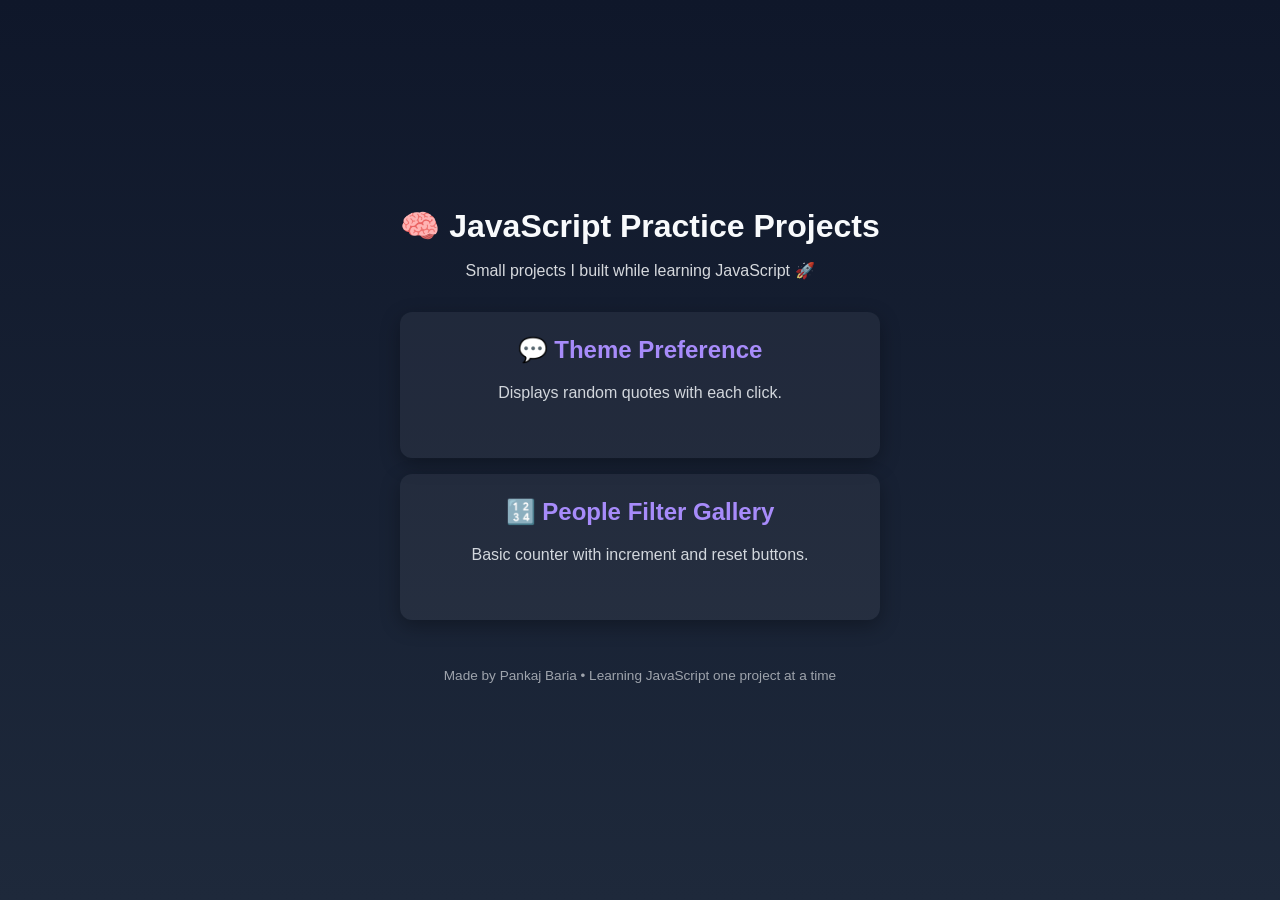
==== index.html @ c99dd30a "page is set-up for live" ====
<!DOCTYPE html>
<html lang="en">
  <head>
    <meta charset="UTF-8" />
    <meta name="viewport" content="width=device-width, initial-scale=1.0" />
    <title>JS Practice Projects</title>
    <link rel="stylesheet" href="style.css" />
  </head>
  <body>
    <main class="container">
      <h1>🧠 JavaScript Practice Projects</h1>
      <p>Small projects I built while learning JavaScript 🚀</p>

      <section class="projects">
        <!-- Each link points to a subfolder -->
        <!-- <a href="01.Responsive-registration-form/" class="card">
          <h2>📝 Responsive Registration Form</h2>
          <p>A simple to-do list with add and delete features.</p>
        </a> -->

        <a href="02.Theme-Preference/" class="card">
          <h2>💬 Theme Preference</h2>
          <p>Displays random quotes with each click.</p>
        </a>

        <a href="03.People-Filter-Gallery/" class="card">
          <h2>🔢 People Filter Gallery</h2>
          <p>Basic counter with increment and reset buttons.</p>
        </a>

        <!-- Add more projects as you build -->
      </section>

      <footer>
        <p>Made by Pankaj Baria • Learning JavaScript one project at a time</p>
      </footer>
    </main>
  </body>
</html>
---- style.css ----
/* Dashboard Styling */
body {
  margin: 0;
  font-family: "Poppins", sans-serif;
  background: linear-gradient(180deg, #0f172a, #1e293b);
  color: #f8fafc;
  min-height: 100vh;
  display: flex;
  align-items: center;
  justify-content: center;
}

.container {
  max-width: 900px;
  padding: 2rem;
  text-align: center;
}

h1 {
  font-size: 2rem;
  margin-bottom: 0.5rem;
}

p {
  opacity: 0.85;
  margin-bottom: 2rem;
}

.projects {
  display: grid;
  grid-template-columns: repeat(auto-fill, minmax(260px, 1fr));
  gap: 1rem;
}

.card {
  background: rgba(255, 255, 255, 0.05);
  border-radius: 12px;
  padding: 1.5rem;
  text-decoration: none;
  color: #f1f5f9;
  box-shadow: 0 6px 20px rgba(0, 0, 0, 0.3);
  transition: transform 0.25s ease, background 0.3s;
}

.card:hover {
  background: rgba(255, 255, 255, 0.08);
  transform: translateY(-5px);
}

.card h2 {
  margin-top: 0;
  color: #a78bfa;
}

footer {
  margin-top: 3rem;
  font-size: 0.85rem;
  opacity: 0.7;
}
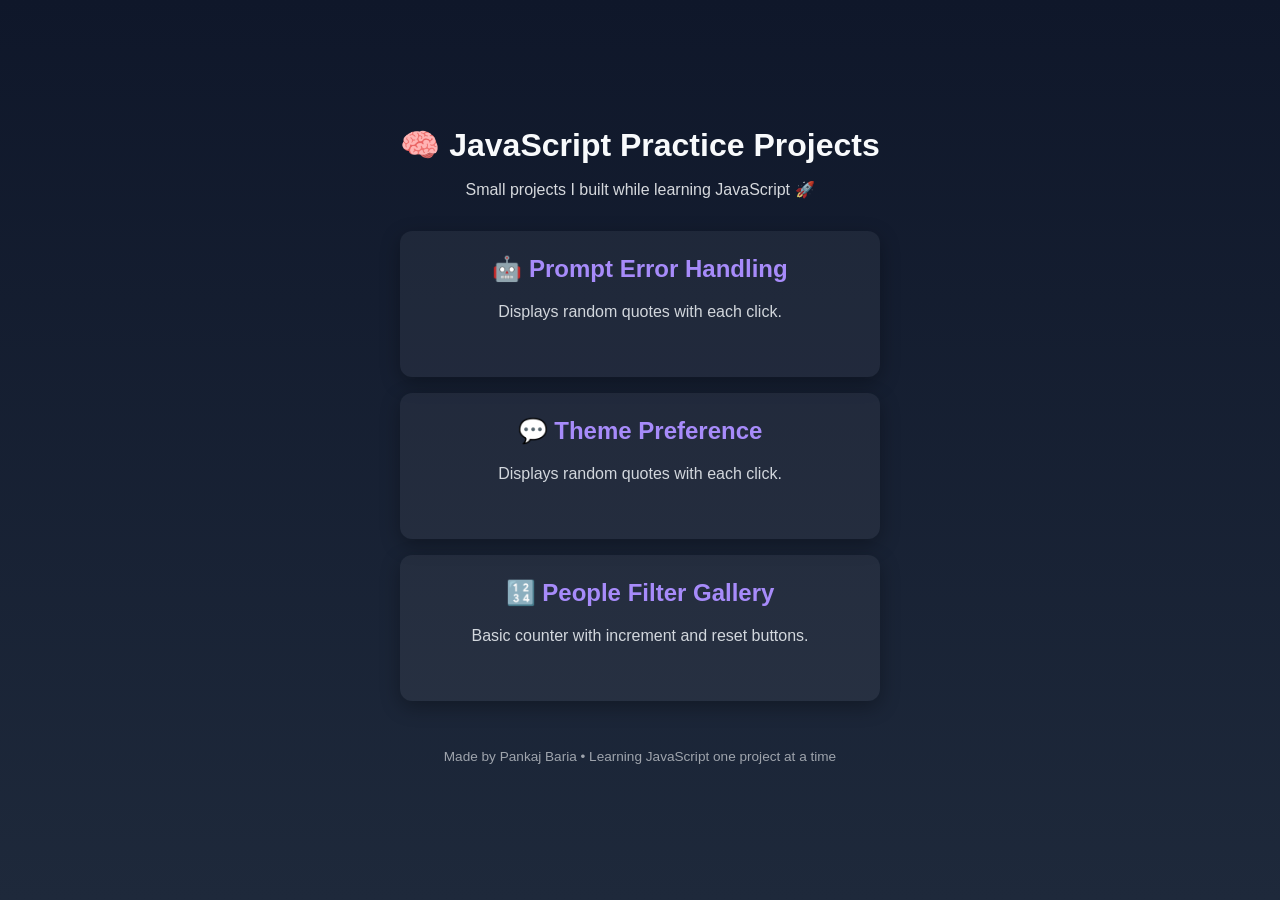
==== commit bd5f86e4: "link added for pr-01" ====
--- a/index.html
+++ b/index.html
@@ -17,6 +17,10 @@
           <h2>📝 Responsive Registration Form</h2>
           <p>A simple to-do list with add and delete features.</p>
         </a> -->
+        <a href="01.Prompt-Error-Handling/" class="card">
+          <h2>🤖 Prompt Error Handling</h2>
+          <p>Displays random quotes with each click.</p>
+        </a>
 
         <a href="02.Theme-Preference/" class="card">
           <h2>💬 Theme Preference</h2>
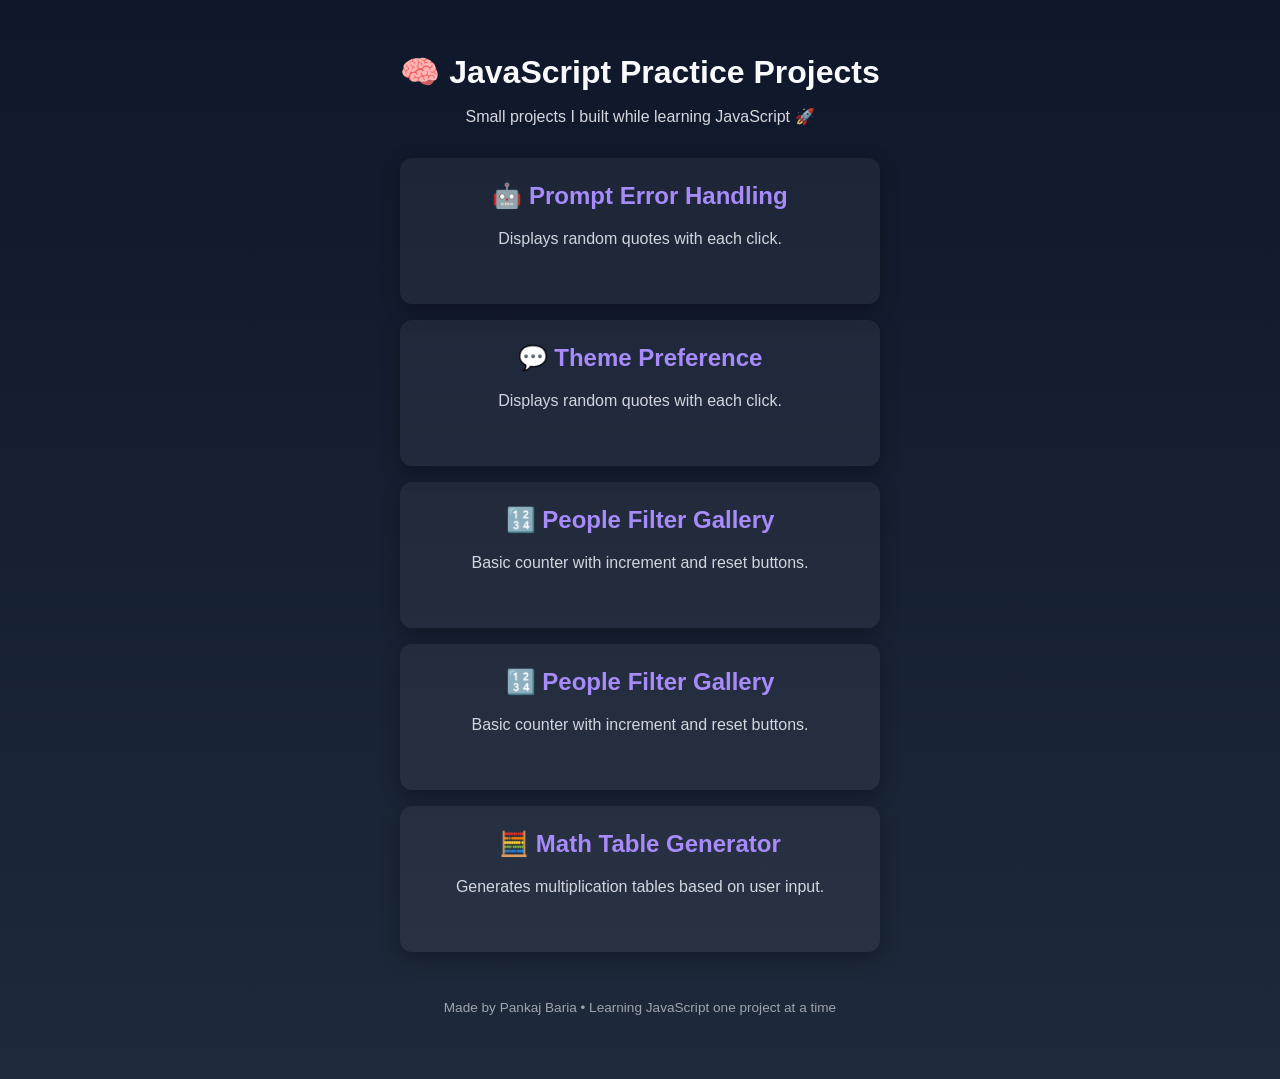
==== commit 2d6b396e: "added pr-04" ====
--- a/index.html
+++ b/index.html
@@ -32,6 +32,14 @@
           <p>Basic counter with increment and reset buttons.</p>
         </a>
 
+        <a href="03.People-Filter-Gallery/" class="card">
+          <h2>🔢 People Filter Gallery</h2>
+          <p>Basic counter with increment and reset buttons.</p>
+        </a>
+        <a href="04.Math-Table-Generator/" class="card">
+          <h2>🧮 Math Table Generator</h2>
+          <p>Generates multiplication tables based on user input.</p>
+        </a>
         <!-- Add more projects as you build -->
       </section>
 
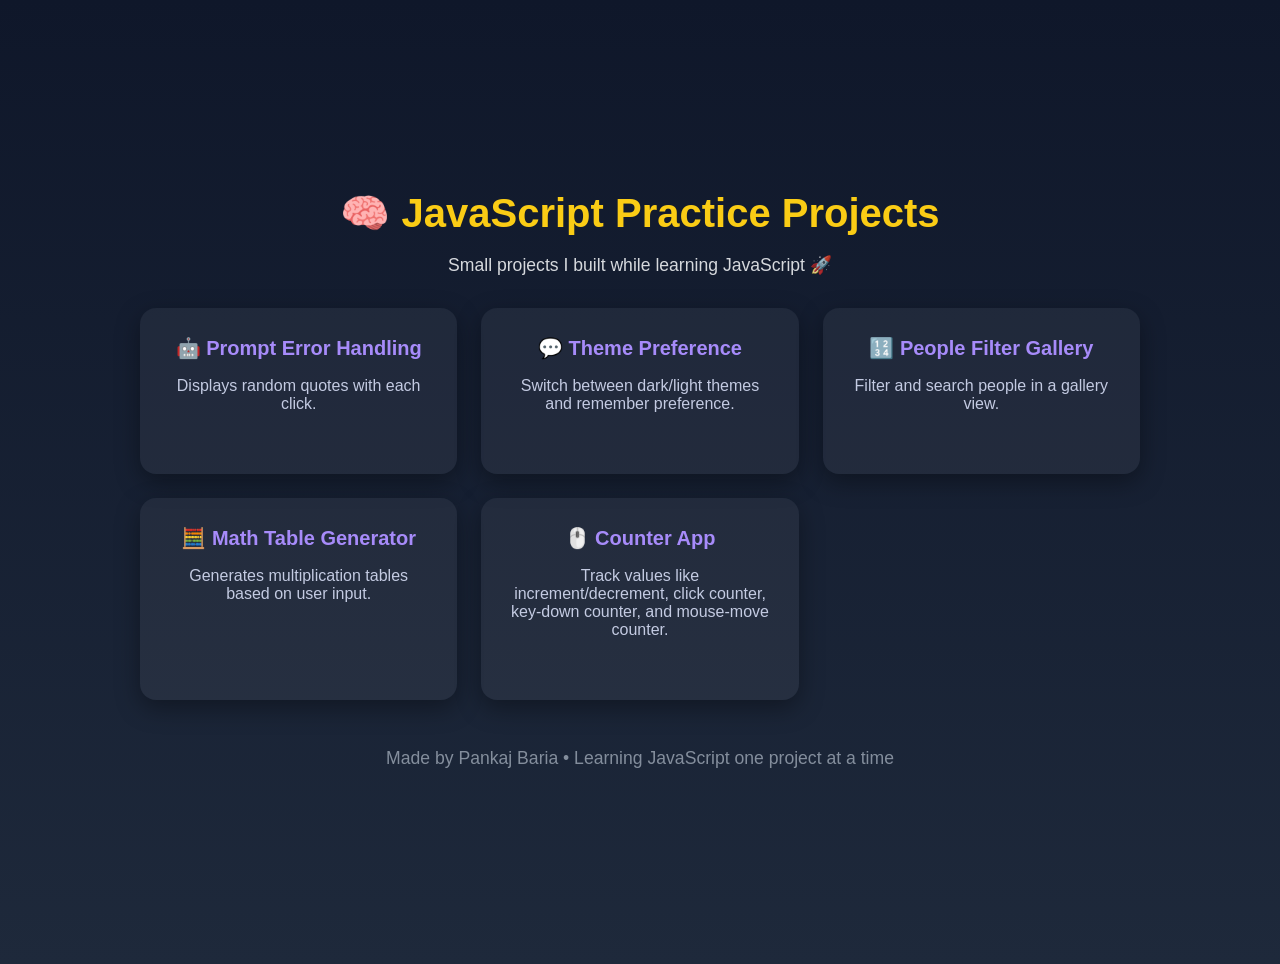
==== commit 8c70121b: "PR-05 complate" ====
--- a/index.html
+++ b/index.html
@@ -12,11 +12,6 @@
       <p>Small projects I built while learning JavaScript 🚀</p>
 
       <section class="projects">
-        <!-- Each link points to a subfolder -->
-        <!-- <a href="01.Responsive-registration-form/" class="card">
-          <h2>📝 Responsive Registration Form</h2>
-          <p>A simple to-do list with add and delete features.</p>
-        </a> -->
         <a href="01.Prompt-Error-Handling/" class="card">
           <h2>🤖 Prompt Error Handling</h2>
           <p>Displays random quotes with each click.</p>
@@ -24,23 +19,26 @@
 
         <a href="02.Theme-Preference/" class="card">
           <h2>💬 Theme Preference</h2>
-          <p>Displays random quotes with each click.</p>
+          <p>Switch between dark/light themes and remember preference.</p>
         </a>
 
         <a href="03.People-Filter-Gallery/" class="card">
           <h2>🔢 People Filter Gallery</h2>
-          <p>Basic counter with increment and reset buttons.</p>
+          <p>Filter and search people in a gallery view.</p>
         </a>
 
-        <a href="03.People-Filter-Gallery/" class="card">
-          <h2>🔢 People Filter Gallery</h2>
-          <p>Basic counter with increment and reset buttons.</p>
-        </a>
         <a href="04.Math-Table-Generator/" class="card">
           <h2>🧮 Math Table Generator</h2>
           <p>Generates multiplication tables based on user input.</p>
         </a>
-        <!-- Add more projects as you build -->
+
+        <a href="05.Counter/" class="card">
+          <h2>🖱️ Counter App</h2>
+          <p>
+            Track values like increment/decrement, click counter, key-down
+            counter, and mouse-move counter.
+          </p>
+        </a>
       </section>
 
       <footer>
--- a/style.css
+++ b/style.css
@@ -1,4 +1,4 @@
-/* Dashboard Styling */
+/* Base Styles */
 body {
   margin: 0;
   font-family: "Poppins", sans-serif;
@@ -8,52 +8,83 @@
   display: flex;
   align-items: center;
   justify-content: center;
+  padding: 2rem;
 }
 
 .container {
-  max-width: 900px;
+  max-width: 1000px;
+  width: 100%;
   padding: 2rem;
   text-align: center;
 }
 
 h1 {
-  font-size: 2rem;
+  font-size: 2.5rem;
   margin-bottom: 0.5rem;
+  color: #facc15; /* brighter yellow */
 }
 
 p {
   opacity: 0.85;
   margin-bottom: 2rem;
+  font-size: 1.1rem;
 }
 
+/* Projects Grid */
 .projects {
   display: grid;
-  grid-template-columns: repeat(auto-fill, minmax(260px, 1fr));
-  gap: 1rem;
+  grid-template-columns: repeat(auto-fill, minmax(280px, 1fr));
+  gap: 1.5rem;
 }
 
+/* Project Card */
 .card {
   background: rgba(255, 255, 255, 0.05);
-  border-radius: 12px;
-  padding: 1.5rem;
+  border-radius: 16px;
+  padding: 1.8rem;
   text-decoration: none;
   color: #f1f5f9;
-  box-shadow: 0 6px 20px rgba(0, 0, 0, 0.3);
-  transition: transform 0.25s ease, background 0.3s;
+  box-shadow: 0 8px 24px rgba(0, 0, 0, 0.35);
+  transition: transform 0.25s ease, background 0.3s, box-shadow 0.3s;
 }
 
 .card:hover {
   background: rgba(255, 255, 255, 0.08);
-  transform: translateY(-5px);
+  transform: translateY(-8px) scale(1.02);
+  box-shadow: 0 12px 30px rgba(0, 0, 0, 0.45);
 }
 
 .card h2 {
   margin-top: 0;
-  color: #a78bfa;
+  color: #a78bfa; /* soft purple */
+  font-size: 1.25rem;
 }
 
+.card p {
+  margin-top: 0.5rem;
+  font-size: 1rem;
+  color: #e0e7ff; /* light lavender */
+}
+
+/* Footer */
 footer {
   margin-top: 3rem;
   font-size: 0.85rem;
   opacity: 0.7;
+  color: #cbd5e1;
 }
+
+/* Responsive */
+@media (max-width: 600px) {
+  h1 {
+    font-size: 2rem;
+  }
+
+  .card {
+    padding: 1.2rem;
+  }
+
+  .projects {
+    gap: 1rem;
+  }
+}
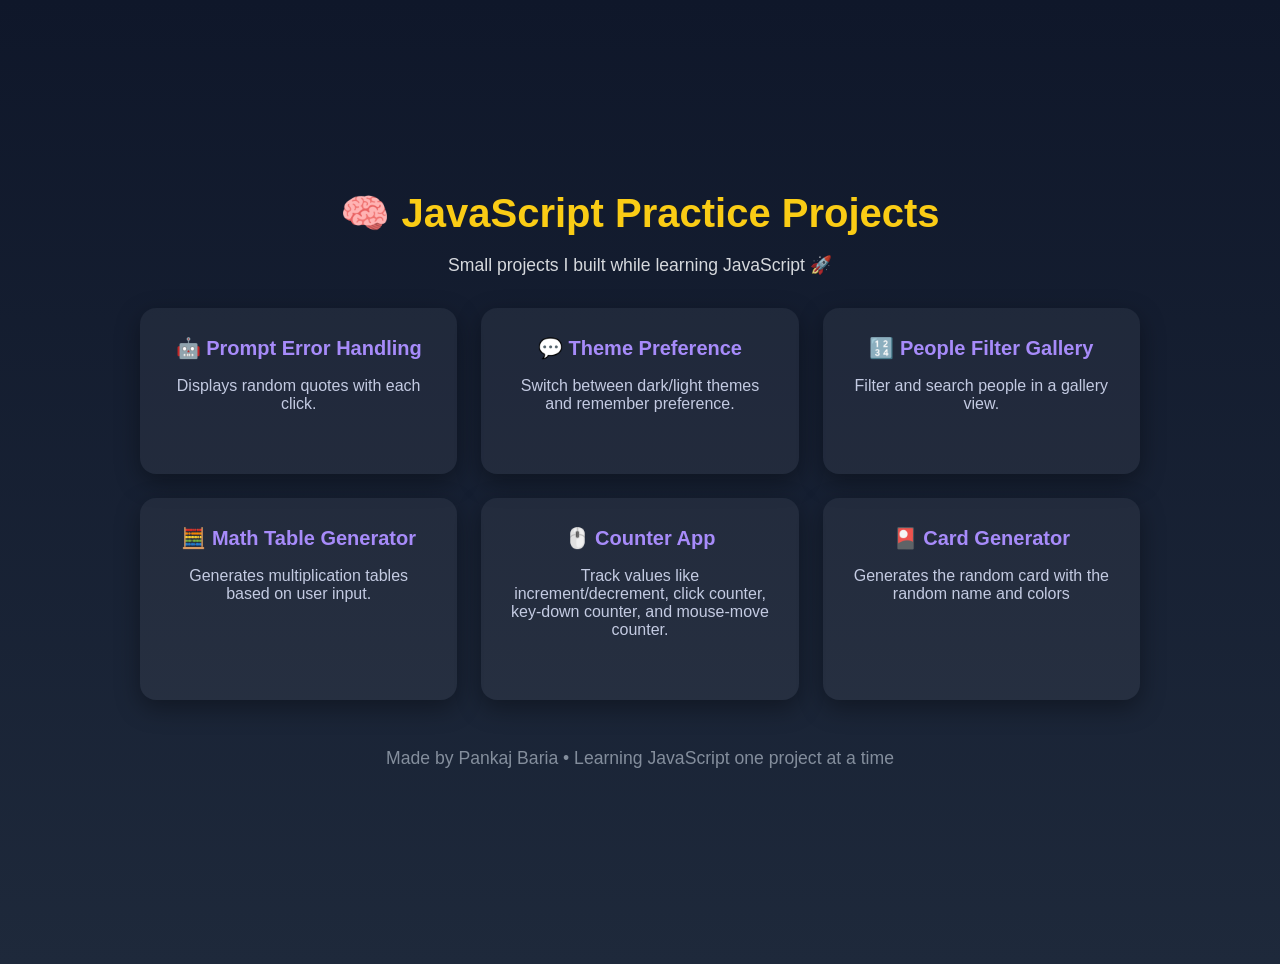
==== commit 9cf6aa94: "Card generator Addded" ====
--- a/index.html
+++ b/index.html
@@ -39,6 +39,10 @@
             counter, and mouse-move counter.
           </p>
         </a>
+        <a href="06.Random-Card-Generator/" class="card">
+          <h2>🎴 Card Generator</h2>
+          <p>Generates the random card with the random name and colors</p>
+        </a>
       </section>
 
       <footer>
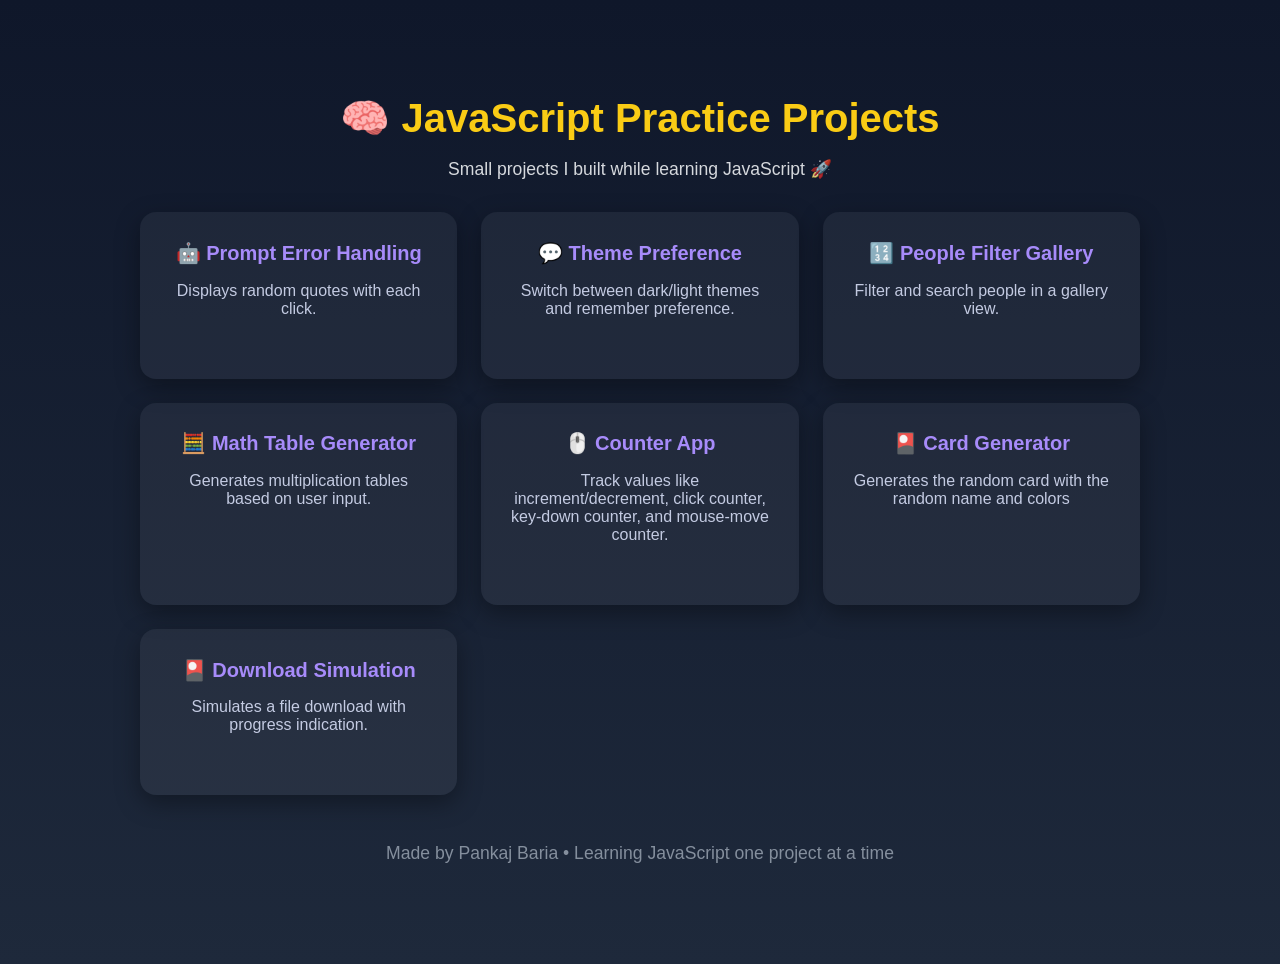
==== commit 5eaa6867: "link added for PR-07" ====
--- a/index.html
+++ b/index.html
@@ -43,6 +43,10 @@
           <h2>🎴 Card Generator</h2>
           <p>Generates the random card with the random name and colors</p>
         </a>
+        <a href="07.Download-Simulation/" class="card">
+          <h2>🎴 Download Simulation</h2>
+          <p>Simulates a file download with progress indication.</p>
+        </a>
       </section>
 
       <footer>
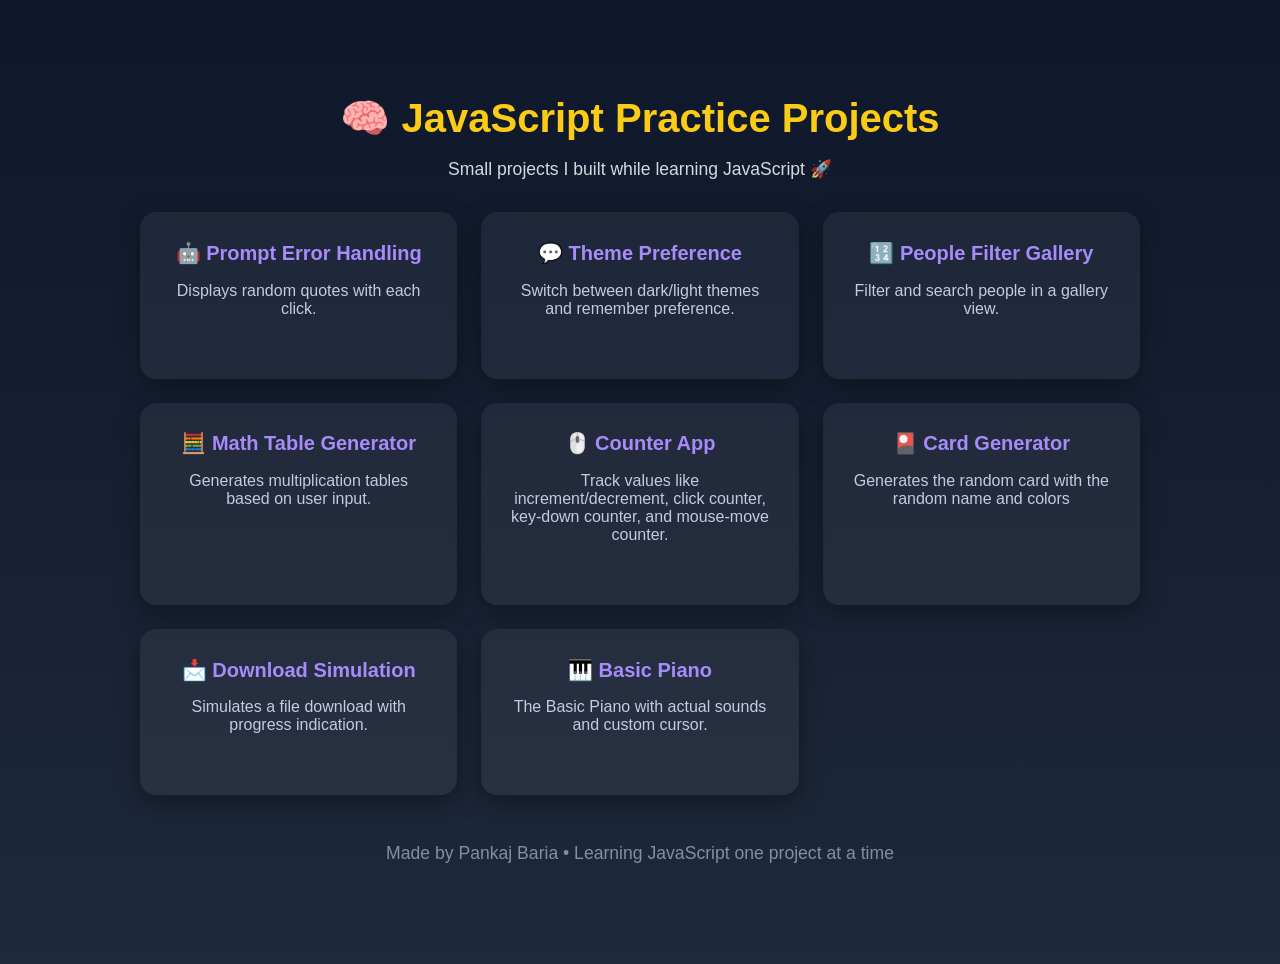
==== commit 56352ff2: "PR-08 Added in main" ====
--- a/index.html
+++ b/index.html
@@ -44,8 +44,12 @@
           <p>Generates the random card with the random name and colors</p>
         </a>
         <a href="07.Download-Simulation/" class="card">
-          <h2>🎴 Download Simulation</h2>
+          <h2>📩 Download Simulation</h2>
           <p>Simulates a file download with progress indication.</p>
+        </a>
+        <a href="07.Download-Simulation/" class="card">
+          <h2>🎹 Basic Piano</h2>
+          <p>The Basic Piano with actual sounds and custom cursor.</p>
         </a>
       </section>
 
